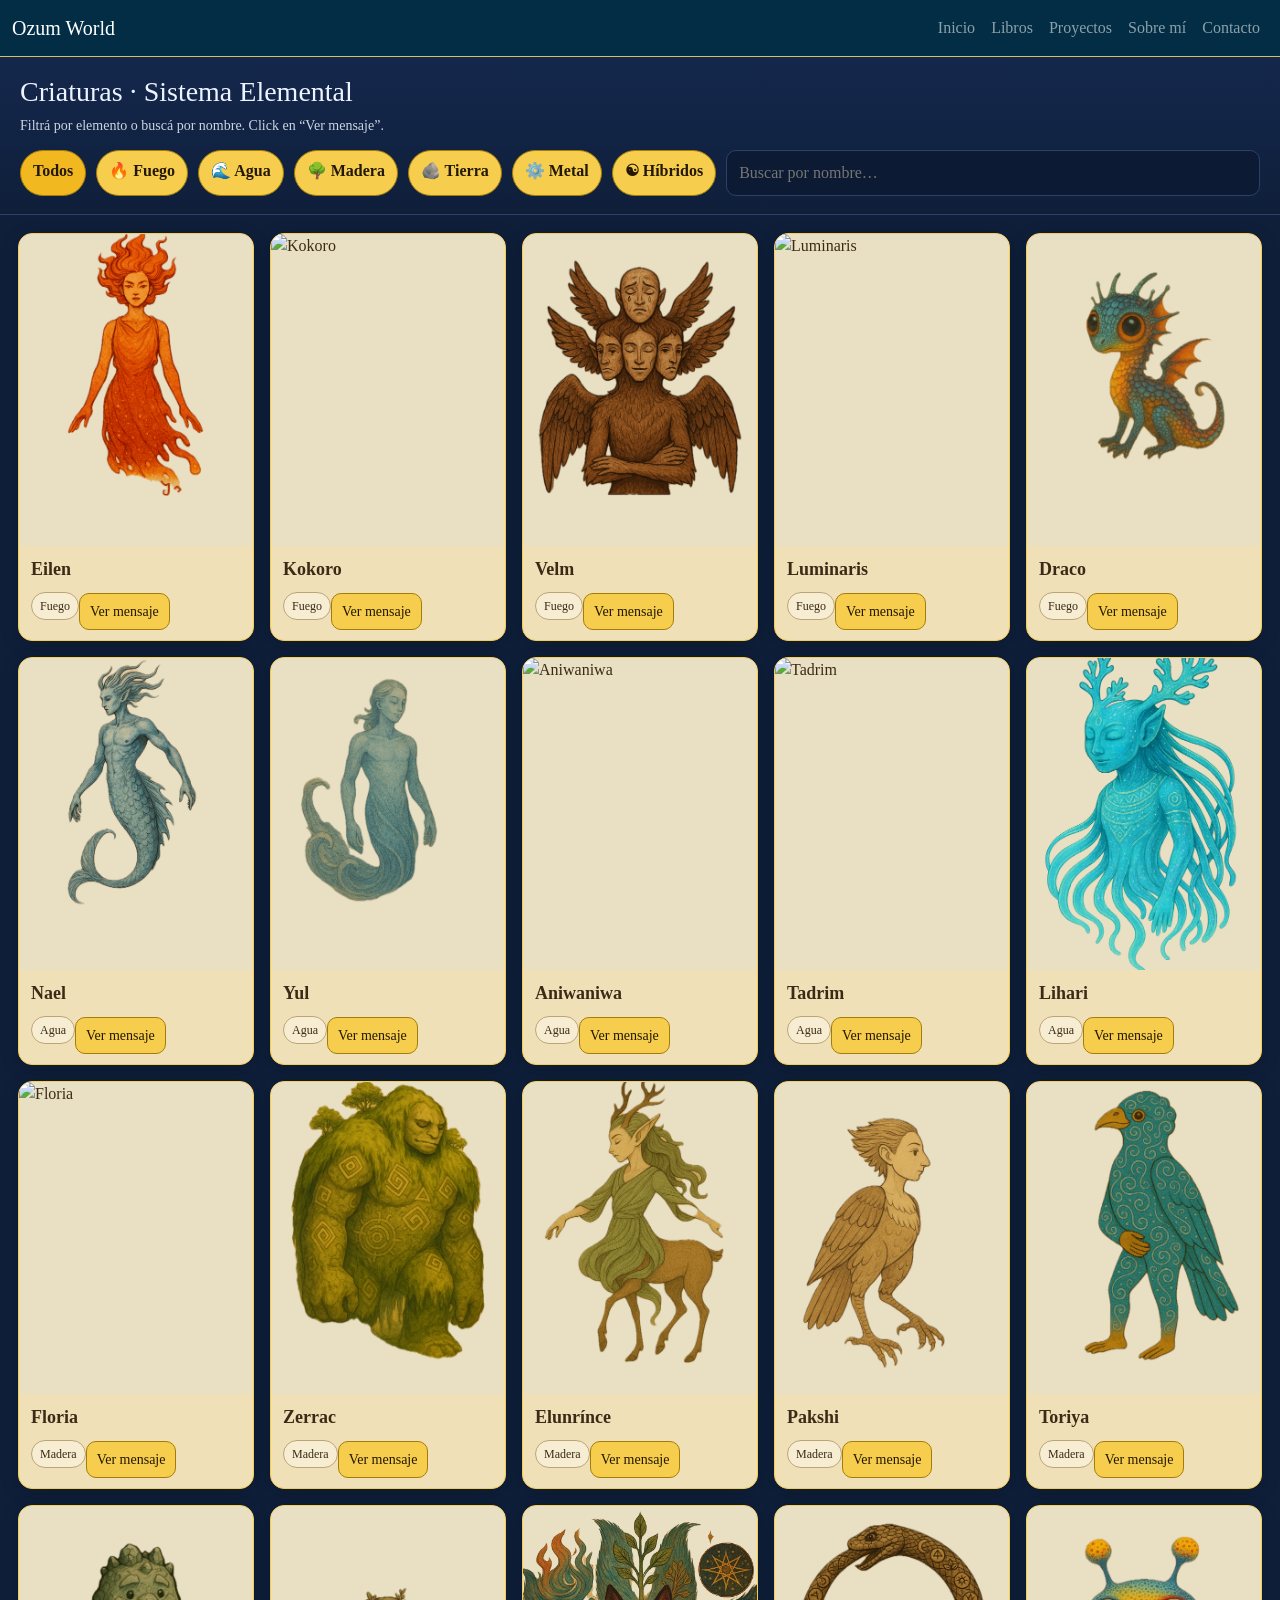
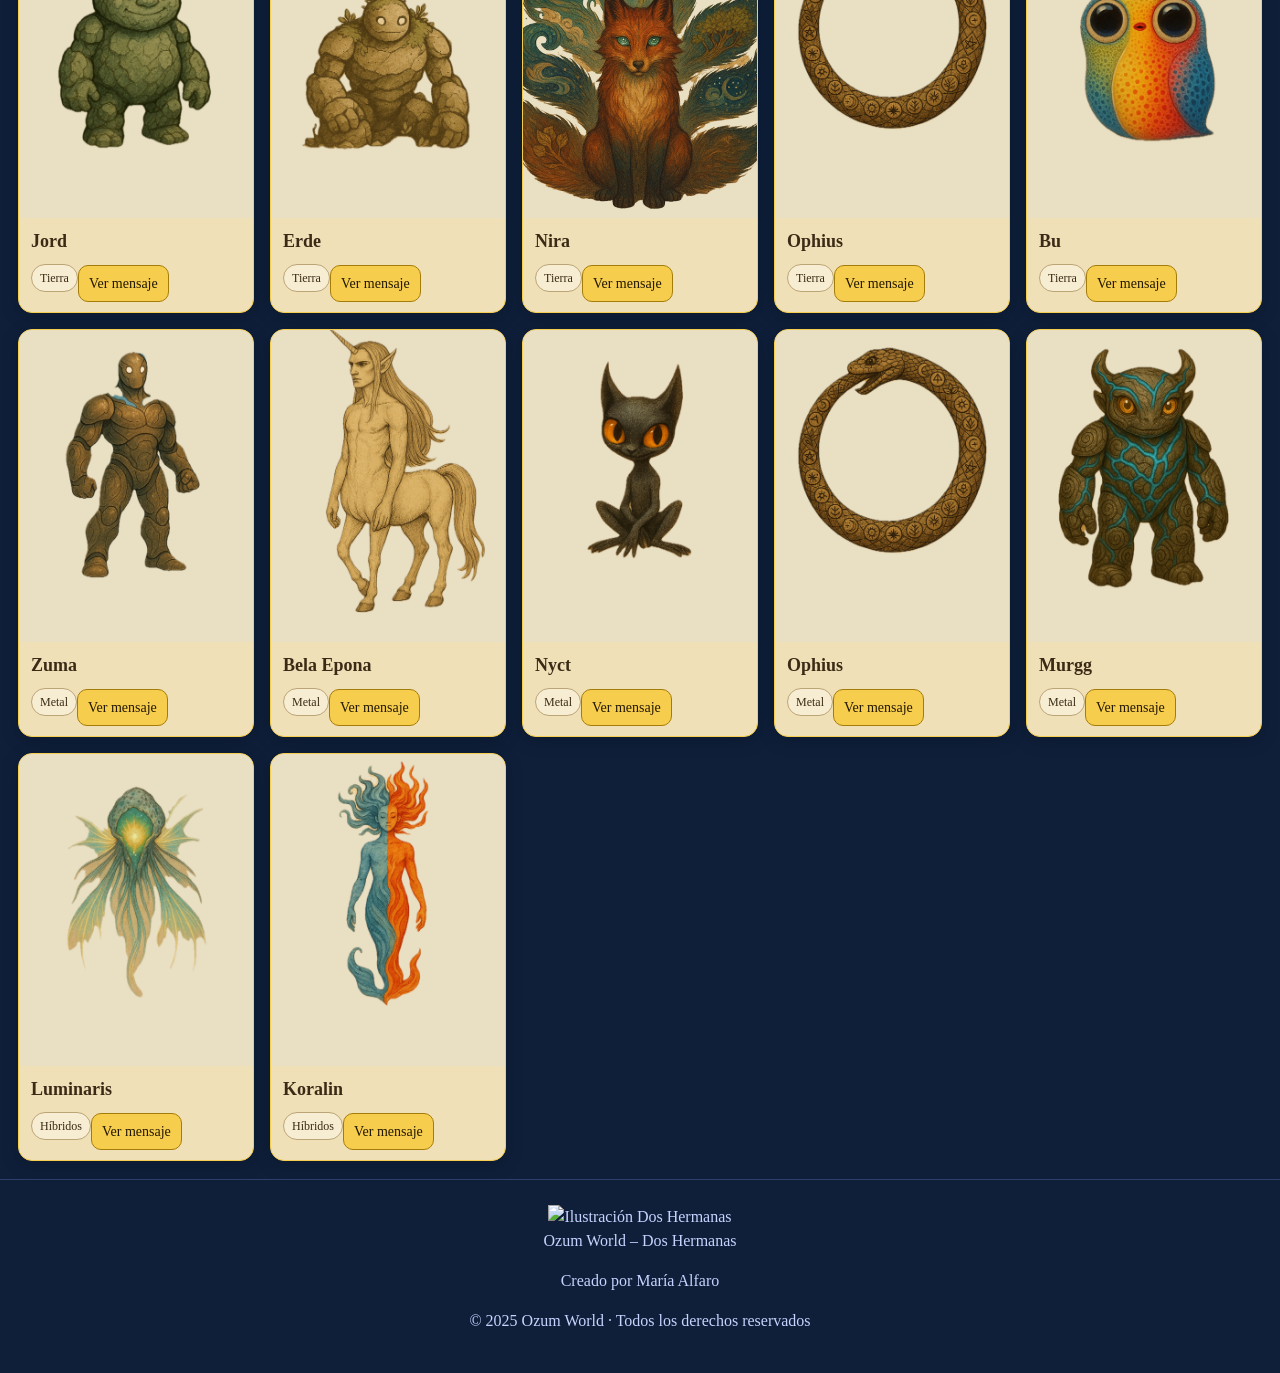
==== criaturas.html @ 152f64fc "nueva criaturas.html" ====
<!DOCTYPE html>
<html lang="es">
<head>
  <meta charset="UTF-8" />
  <meta name="viewport" content="width=device-width, initial-scale=1.0" />
  <title>Criaturas — Sistema Elemental</title>

  <link href="https://cdn.jsdelivr.net/npm/bootstrap@5.3.3/dist/css/bootstrap.min.css" rel="stylesheet">
  <script defer src="./js/include-header-footer.js"></script>
  <script type="module" src="js/layout.js"></script>


  <style>
    :root{--bg:#0f1f3a;--bg-2:#14284d;--paper:#efe0b8;--ink-body:#eef4ff;--ink-card:#3b2b16;--line:#2b416b;--yellow:#f6cd4c;--yellow-2:#f2b820;--yellow-ink:#231803}
    html,body{margin:0;background:var(--bg);color:var(--ink-body);font-family:ui-serif,Georgia,serif}
    header{ padding:18px 20px; border-bottom:1px solid var(--line); background:linear-gradient(180deg,var(--bg-2),var(--bg)); }
    h1{margin:0;font-size:28px}
    .sub{margin:6px 0 0;opacity:.85;font-size:14px}
    .controls{display:flex;gap:10px;flex-wrap:wrap;margin:14px 0 0}
    .chip{padding:8px 12px;border:1px solid #a47c0a;border-radius:999px;background:var(--yellow);color:var(--yellow-ink);font-weight:650;cursor:pointer}
    .chip.active,.chip:hover{background:var(--yellow-2)}
    .search{flex:1;min-width:200px}
    .search input{width:100%;padding:10px 12px;border:1px solid var(--line);border-radius:10px;background:#0c1b33;color:var(--ink-body)}
    main{padding:18px}
    .grid{display:grid;grid-template-columns:repeat(auto-fill,minmax(220px,1fr));gap:16px}
    .card{background:var(--paper);border:1px solid #f6cd4c;border-radius:14px;box-shadow:0 1px 0 #d2bd90 inset, 0 4px 18px rgba(0,0,0,.18);color:var(--ink-card);overflow:hidden}
    .thumb{position:relative;aspect-ratio:3/4;background:#e9dfc3}
    .thumb img{position:absolute;inset:0;width:100%;height:100%;object-fit:cover}
    .meta{padding:10px 12px}
    .name{font-size:18px;font-weight:800;color:var(--ink-card)}
    .pill{display:inline-block;margin-top:6px;padding:4px 8px;border-radius:999px;font-size:12px;border:1px solid #bda476;background:#f6edd2;color:#3b2b16}
    .btn{margin-top:10px;font-size:14px;border:1px solid #a47c0a;background:var(--yellow);color:var(--yellow-ink);padding:7px 10px;border-radius:10px;cursor:pointer}
    footer{ padding:14px 20px; color:#c6d3ff; border-top:1px solid var(--line); /* ayuda a “verlo” mientras probás */ }
    dialog{border:none;border-radius:16px;max-width:560px;width:clamp(320px,80vw,560px);padding:0;box-shadow:0 12px 40px rgba(0,0,0,.45)}
    .dlg-head{padding:14px 16px;background:var(--paper);border-bottom:1px solid #d3bf97;color:var(--ink-card)}
    .dlg-body{padding:16px;background:#fffdf5;color:#2a2218}
    .dlg-actions{display:flex;justify-content:flex-end;gap:8px;padding:12px 16px;background:#fffdf5;border-top:1px solid #eedfb9}
    .x{border:1px solid #a47c0a;background:var(--yellow);color:var(--yellow-ink);padding:7px 12px;border-radius:10px;cursor:pointer}
    .empty{margin:18px auto;color:#b7c4e6;text-align:center}
  </style>
</head>
<body>
  <header>
    <h1>Criaturas · Sistema Elemental</h1>
    <div class="sub">Filtrá por elemento o buscá por nombre. Click en “Ver mensaje”.</div>
    <div class="controls">
      <div class="chip active" data-filter="todos">Todos</div>
      <div class="chip" data-filter="Fuego">🔥 Fuego</div>
      <div class="chip" data-filter="Agua">🌊 Agua</div>
      <div class="chip" data-filter="Madera">🌳 Madera</div>
      <div class="chip" data-filter="Tierra">🪨 Tierra</div>
      <div class="chip" data-filter="Metal">⚙️ Metal</div>
      <div class="chip" data-filter="Híbridos">☯ Híbridos</div>
      <div class="search"><input id="q" type="search" placeholder="Buscar por nombre…"/></div>
    </div>
  </header>

  <main>
    <section id="cards" class="grid" aria-live="polite"></section>
    <p id="empty" class="empty" hidden>— No hay resultados para ese filtro/búsqueda —</p>
  </main>

  <!-- Modal -->
  <dialog id="dlg">
    <div class="dlg-head">
      <h3 class="dlg-name" id="dlgName">Nombre</h3>
      <div class="dlg-el" id="dlgEl">Elemento</div>
    </div>
    <div class="dlg-body"><p class="dlg-msg" id="dlgMsg"></p></div>
    <div class="dlg-actions"><button class="x" onclick="dlg.close()">Cerrar</button></div>
  </dialog>

  <script>
    const DATA = [
      // 🔥 FUEGO
      {id:"eilen", nombre:"Eilen", elemento:"Fuego", mensaje:"He caminado sobre las brasas para recordar que el fuego no hiere al corazón sincero. Mi llama es prueba y renacimiento.", img:"imagenes/eilen.png"},
      {id:"kokoro", nombre:"Kokoro", elemento:"Fuego", mensaje:"He ardido mil veces y cada una renací más sabia. No temas al fin, es solo el comienzo de otra luz.", img:"imagenes/kokoro.png"},
      {id:"velm", nombre:"Velm", elemento:"Fuego", mensaje:"Soy la llama que observa todos los rostros del alma. Cada emoción que aceptas, se transforma en alas.", img:"imagenes/velm.png"},
      {id:"luminaris", nombre:"Luminaris", elemento:"Fuego", mensaje:"Soy la chispa que corre por los mundos. Donde hay risa y coraje, el fuego se enciende sin destruir.", img:"imagenes/luminaris.png"},
      {id:"draco", nombre:"Draco", elemento:"Fuego", mensaje:"Custodio la brasa antigua. Con disciplina y juego, el poder se vuelve guía y no tormenta.", img:"imagenes/draco.png"},

      // 🌊 AGUA
      {id:"nael", nombre:"Nael", elemento:"Agua", mensaje:"En cada gota vive un recuerdo del origen. Escucha al agua, y sabrás quién eres.", img:"imagenes/nael2.png"},
      {id:"yul", nombre:"Yul", elemento:"Agua", mensaje:"Soy la voz que se mueve entre los silencios. En mi fluir habitan tus palabras no dichas.", img:"imagenes/yul.png"},
      {id:"aniwaniwa", nombre:"Aniwaniwa", elemento:"Agua", mensaje:"Nací del abismo para iluminar lo invisible. Donde no hay forma, llevo el resplandor.", img:"imagenes/medusa.png"},
      {id:"tadrim", nombre:"Tadrim", elemento:"Agua", mensaje:"Mis raíces beben del mar. Soy puente entre lo líquido y lo vivo.", img:"imagenes/tadrim2.png"},
      {id:"lihari", nombre:"Lihari", elemento:"Agua", mensaje:"El agua me enseña a esperar sin detenerme. Soy reflejo de lo que no se puede nombrar.", img:"imagenes/lihari2.png"},

      // 🌳 MADERA
      {id:"floria", nombre:"Floria", elemento:"Madera", mensaje:"Florezco en el conocimiento. Quien honra la raíz, sostiene la eternidad.", img:"imagenes/floria2.png"},
      {id:"zerrac", nombre:"Zerrac", elemento:"Madera", mensaje:"Guardián del bosque y del instinto. La astucia es mi canto, la ternura mi fuego.", img:"imagenes/zerrac.png"},
      {id:"elunrince", nombre:"Elunrínce", elemento:"Madera", mensaje:"Danza conmigo y el bosque recordará su música. Cada paso tuyo hace brotar la vida.", img:"imagenes/elunrince.png"},
      {id:"pakshi", nombre:"Pakshi", elemento:"Madera", mensaje:"Traigo el mensaje del viento entre ramas antiguas. Escucha, y el aire te enseñará a volar.", img:"imagenes/pakshi.png"},
      {id:"toriya", nombre:"Toriya", elemento:"Madera", mensaje:"Soy la corriente invisible del pensamiento. Soplo en tus ideas cuando el corazón se abre.", img:"imagenes/toriya.png"},

      // 🪨 TIERRA
      {id:"jord", nombre:"Jord", elemento:"Tierra", mensaje:"Soy la piedra que sonríe. Lo simple es eterno.", img:"imagenes/jord.png"},
      {id:"erde", nombre:"Erde", elemento:"Tierra", mensaje:"Lo que sostiene también recuerda. En mí duermen las historias del mundo.", img:"imagenes/erde.png"},
      {id:"nira", nombre:"Nira", elemento:"Tierra", mensaje:"Llevo en mi cuerpo la geometría del tiempo. Cada grieta es un mapa hacia el origen.", img:"imagenes/nira2.png"},
      {id:"ophius", nombre:"Ophius", elemento:"Tierra", mensaje:"Soy el ciclo que se devora y se renueva. En el fin encuentro el comienzo.", img:"imagenes/ophius.png"},
      {id:"bu", nombre:"Bu", elemento:"Tierra", mensaje:"Yo soy la raíz que canta bajo los mundos. Todo lo que muere vuelve a mí para florecer.", img:"imagenes/bu.png"},

      // ⚙️ METAL
      {id:"zuma", nombre:"Zuma", elemento:"Metal", mensaje:"Mi cuerpo vibra con el pulso del planeta. El metal no es rígido: es memoria en movimiento.", img:"imagenes/zuma.png"},
      {id:"belaepona", nombre:"Bela Epona", elemento:"Metal", mensaje:"Fuerza que une velocidad y sabiduría. Quien me guía con respeto, conquista su destino.", img:"imagenes/belaepona.png"},
      {id:"nyct", nombre:"Nyct", elemento:"Metal", mensaje:"Forjo puentes entre lo visible y lo oculto. El conocimiento también es una forma de amor.", img:"imagenes/nyct.png"},
      {id:"ophius_m", nombre:"Ophius", elemento:"Metal", mensaje:"El círculo eterno gira dentro de ti. Lo que creas, te crea.", img:"imagenes/ophius.png"},
      {id:"murgg", nombre:"Murgg", elemento:"Metal", mensaje:"Soy el guardián del metal. En mi reflejo, el valor se encuentra con la humildad.", img:"imagenes/murgg.png"},

      // ☯ HÍBRIDOS
      {id:"luminaris2", nombre:"Luminaris", elemento:"Híbridos", mensaje:"Mi luz no viene del sol, sino del interior de la materia. Soy la chispa que recuerda que todo respira.", img:"imagenes/luminarisevo.png"},
      {id:"koralin", nombre:"Koralin", elemento:"Híbridos", mensaje:"Allí donde el fuego toca el agua, nace lo imposible. Soy la reconciliación de los mundos.", img:"imagenes/koralin.png"}
    ];

    const elCards = document.getElementById('cards');
    const elEmpty = document.getElementById('empty');
    const dlg = document.getElementById('dlg');
    const dlgName = document.getElementById('dlgName');
    const dlgEl = document.getElementById('dlgEl');
    const dlgMsg = document.getElementById('dlgMsg');

    let filtro = 'todos', query = '';

    function render(){
      elCards.innerHTML = '';
      const list = DATA.filter(x=>{
        const byEl = (filtro==='todos') || x.elemento===filtro;
        const byQ  = !query || x.nombre.toLowerCase().includes(query);
        return byEl && byQ;
      });
      elEmpty.hidden = list.length>0;

      list.forEach(x=>{
        const card = document.createElement('article');
        card.className='card';

        const th = document.createElement('div');
        th.className='thumb';
        const img = document.createElement('img');
        img.src = x.img;
        img.alt = x.nombre;
        img.loading = 'lazy';
        th.append(img);

        const meta = document.createElement('div'); meta.className='meta';
        const n = document.createElement('div'); n.className='name'; n.textContent=x.nombre;
        const p = document.createElement('span'); p.className='pill'; p.textContent=x.elemento;
        const b = document.createElement('button'); b.className='btn'; b.textContent='Ver mensaje';
        b.onclick=()=>{ dlgName.textContent=x.nombre; dlgEl.textContent=x.elemento; dlgMsg.textContent='“'+x.mensaje+'”'; dlg.showModal(); };

        meta.append(n,p,b);
        card.append(th,meta);
        elCards.append(card);
      });
    }

    document.querySelectorAll('.chip').forEach(ch=>{
      ch.addEventListener('click', ()=>{
        document.querySelectorAll('.chip').forEach(c=>c.classList.remove('active'));
        ch.classList.add('active');
        filtro = ch.dataset.filter;
        render();
      });
    });

    document.getElementById('q').addEventListener('input', e=>{
      query = e.target.value.trim().toLowerCase();
      render();
    });

    function openDlg(x){
  dlgName.textContent = x.nombre;
  dlgEl.textContent = x.elemento;
  dlgMsg.textContent = `“${x.mensaje}”`;
  dlg.showModal();
}

document.querySelectorAll('.chip').forEach(ch=>{
  ch.addEventListener('click', ()=>{
    document.querySelectorAll('.chip').forEach(c=>c.classList.remove('active'));
    ch.classList.add('active');
    filtro = ch.dataset.filter;
    render();
  });
});

document.getElementById('q').addEventListener('input', e=>{
  query = e.target.value.trim().toLowerCase();
  render();
});


// arranque
render();
</script>

<noscript style="color:#ffd24a;display:block;padding:12px">
  Activá JavaScript para cargar el header y el footer compartidos.
</noscript>
</body>
</html>
<!-- footer.html -->
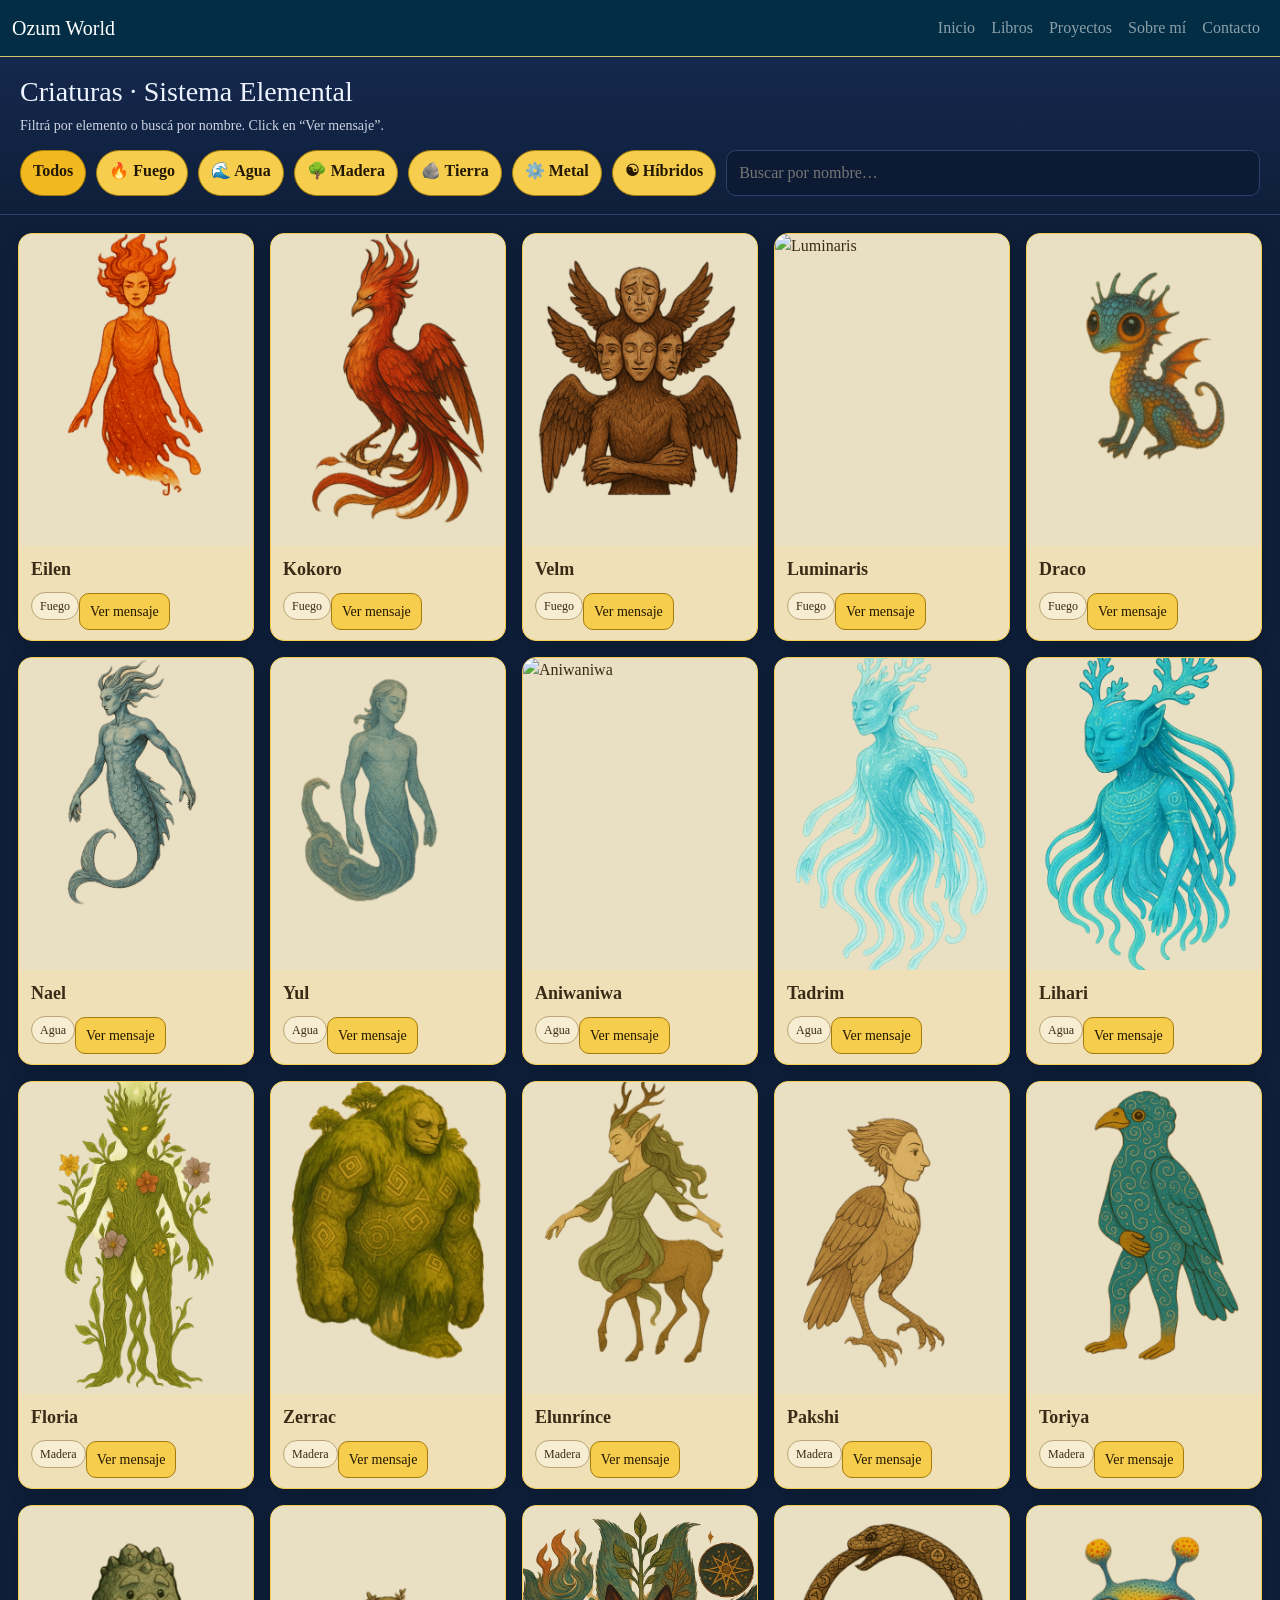
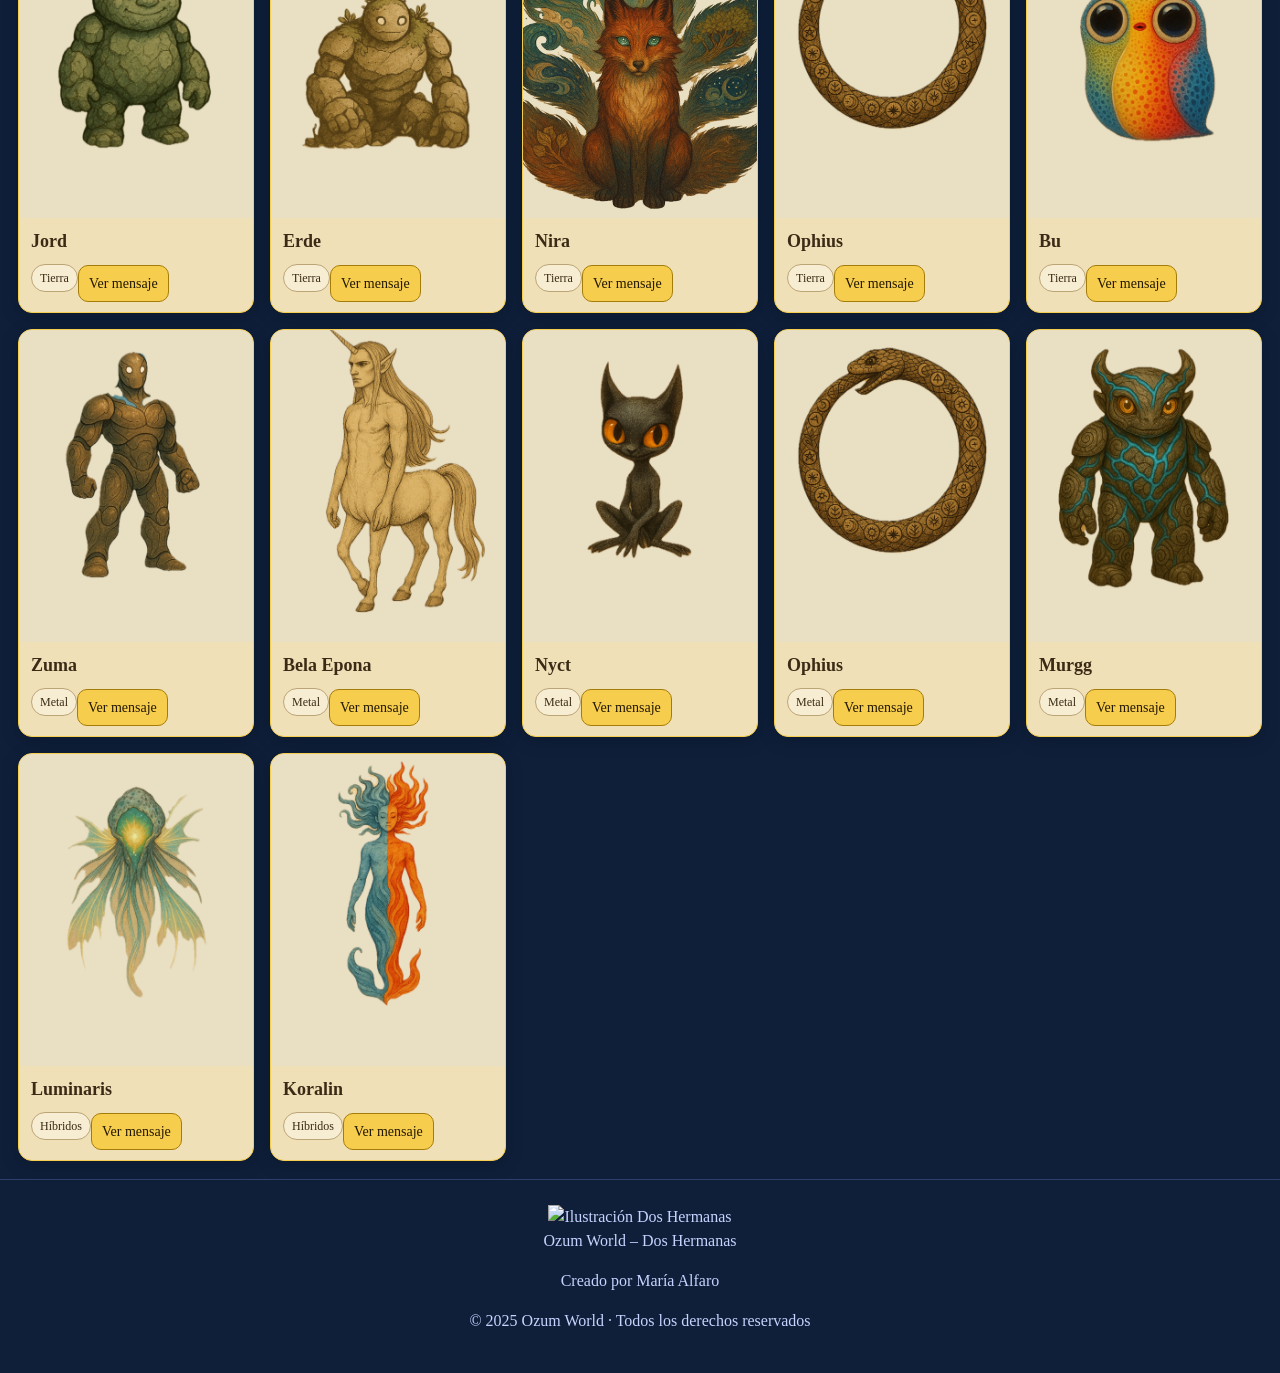
==== commit e3cd44b1: "modifique nombres de imagenes de criaturas" ====
--- a/criaturas.html
+++ b/criaturas.html
@@ -74,7 +74,7 @@
     const DATA = [
       // 🔥 FUEGO
       {id:"eilen", nombre:"Eilen", elemento:"Fuego", mensaje:"He caminado sobre las brasas para recordar que el fuego no hiere al corazón sincero. Mi llama es prueba y renacimiento.", img:"imagenes/eilen.png"},
-      {id:"kokoro", nombre:"Kokoro", elemento:"Fuego", mensaje:"He ardido mil veces y cada una renací más sabia. No temas al fin, es solo el comienzo de otra luz.", img:"imagenes/kokoro.png"},
+      {id:"kokoro", nombre:"Kokoro", elemento:"Fuego", mensaje:"He ardido mil veces y cada una renací más sabia. No temas al fin, es solo el comienzo de otra luz.", img:"imagenes/kokoro2.png"},
       {id:"velm", nombre:"Velm", elemento:"Fuego", mensaje:"Soy la llama que observa todos los rostros del alma. Cada emoción que aceptas, se transforma en alas.", img:"imagenes/velm.png"},
       {id:"luminaris", nombre:"Luminaris", elemento:"Fuego", mensaje:"Soy la chispa que corre por los mundos. Donde hay risa y coraje, el fuego se enciende sin destruir.", img:"imagenes/luminaris.png"},
       {id:"draco", nombre:"Draco", elemento:"Fuego", mensaje:"Custodio la brasa antigua. Con disciplina y juego, el poder se vuelve guía y no tormenta.", img:"imagenes/draco.png"},
@@ -83,11 +83,11 @@
       {id:"nael", nombre:"Nael", elemento:"Agua", mensaje:"En cada gota vive un recuerdo del origen. Escucha al agua, y sabrás quién eres.", img:"imagenes/nael2.png"},
       {id:"yul", nombre:"Yul", elemento:"Agua", mensaje:"Soy la voz que se mueve entre los silencios. En mi fluir habitan tus palabras no dichas.", img:"imagenes/yul.png"},
       {id:"aniwaniwa", nombre:"Aniwaniwa", elemento:"Agua", mensaje:"Nací del abismo para iluminar lo invisible. Donde no hay forma, llevo el resplandor.", img:"imagenes/medusa.png"},
-      {id:"tadrim", nombre:"Tadrim", elemento:"Agua", mensaje:"Mis raíces beben del mar. Soy puente entre lo líquido y lo vivo.", img:"imagenes/tadrim2.png"},
+      {id:"tadrim", nombre:"Tadrim", elemento:"Agua", mensaje:"Mis raíces beben del mar. Soy puente entre lo líquido y lo vivo.", img:"imagenes/Tadrim2.png"},
       {id:"lihari", nombre:"Lihari", elemento:"Agua", mensaje:"El agua me enseña a esperar sin detenerme. Soy reflejo de lo que no se puede nombrar.", img:"imagenes/lihari2.png"},
 
       // 🌳 MADERA
-      {id:"floria", nombre:"Floria", elemento:"Madera", mensaje:"Florezco en el conocimiento. Quien honra la raíz, sostiene la eternidad.", img:"imagenes/floria2.png"},
+      {id:"floria", nombre:"Floria", elemento:"Madera", mensaje:"Florezco en el conocimiento. Quien honra la raíz, sostiene la eternidad.", img:"imagenes/Floria2.png"},
       {id:"zerrac", nombre:"Zerrac", elemento:"Madera", mensaje:"Guardián del bosque y del instinto. La astucia es mi canto, la ternura mi fuego.", img:"imagenes/zerrac.png"},
       {id:"elunrince", nombre:"Elunrínce", elemento:"Madera", mensaje:"Danza conmigo y el bosque recordará su música. Cada paso tuyo hace brotar la vida.", img:"imagenes/elunrince.png"},
       {id:"pakshi", nombre:"Pakshi", elemento:"Madera", mensaje:"Traigo el mensaje del viento entre ramas antiguas. Escucha, y el aire te enseñará a volar.", img:"imagenes/pakshi.png"},
